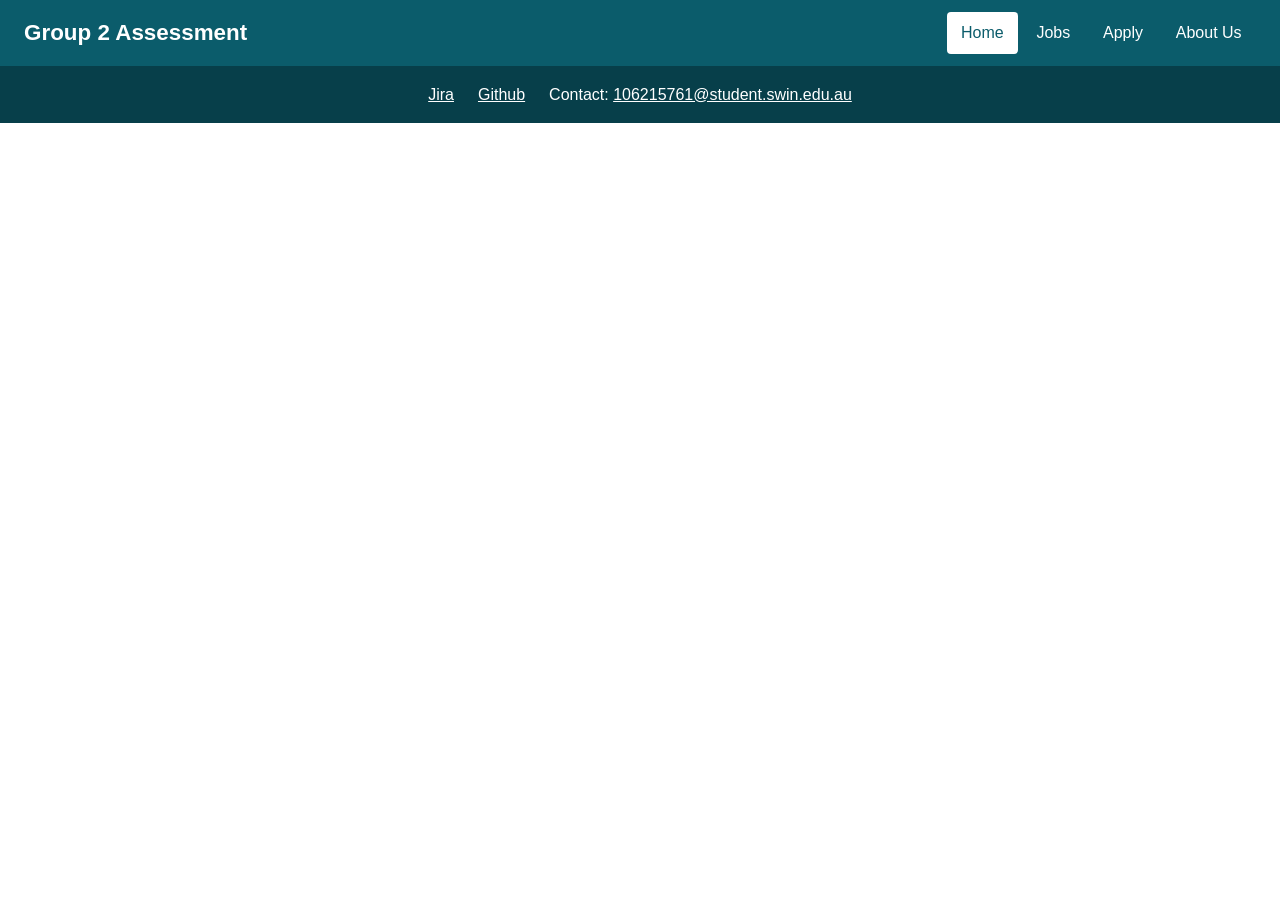
==== index.html @ 3e6a7d5a "header and footer for homepage" ====
<!DOCTYPE html>
<html lang="en">
<head>
    <meta charset="UTF-8">
    <meta name="viewport" content="width=device-width, initial-scale=1.0">
    <meta name="description" content="Join LearnLoop, an EdTech company building accessible and inclusive online learning tools. Explore careers for web developers and designers.">
    <meta name="keywords" content="LearnLoop, EdTech, education technology, careers, jobs, web developer, web designer, accessible learning, inclusive education, online learning, recruitment">
    <meta name="author" content="Tran Dang Le Quan">
    <title>LearnLoop | Careers in Accessible EdTech</title>
    <link rel="stylesheet" href="styles.css">
</head>
<body>
    <header class="site-header">
        <p class="brand"><a href="index.html">Group 2 Assessment</a></p>
        <nav>
            <ul>
                <li><a href="index.html" aria-current="page">Home</a></li>
                <li><a href="jobs.html" >Jobs</a></li>
                <li><a href="apply.html">Apply</a></li>
                <li><a href="about.html">About Us</a></li>
            </ul>
        </nav>

    </header>





    <footer class="site-footer" style="display: flex; flex-wrap: wrap; justify-content: center; align-items: center; gap: 1.5rem; text-align: center;">
        <p style="margin: 0;"><a href="https://cos10026-2026-w03.atlassian.net/jira/software/projects/CAWPP1/boards/2/backlog">Jira</a></p>
        <p style="margin: 0;"><a href="https://github.com/Minh1Tuan/Group-Assessment-Project">Github</a></p>
        <p style="margin: 0;">Contact: <a href="mailto:106215761@student.swin.edu.au">106215761@student.swin.edu.au</a></p>
    </footer>
</body>
</html>
---- styles.css ----
/*
  File:    styles.css
  Project: COS10026 Assessment 2 – Group 2 Assessment
  Order:   shared styles, jobs.html styles, responsive rules
*/

/* ===== SHARED: colours and base ===== */

/* Colour variables (all pass WCAG AA contrast) */
:root {
  --primary: #0B5C6B;
  --dark: #073F4A;
  --accent: #C77700;
}

/* Universal selector: width includes padding and border */
* {
  box-sizing: border-box;
}

body {
  margin: 0;
  font: 1rem/1.6 "Segoe UI", Arial, sans-serif;
  color: #1E1E1E;
  background-color: #FFFFFF;
}

/* Grouped selector: headings and links share the teal colour */
h1, h2, h3, h4, a {
  color: var(--primary);
}

/* Accessibility: visible outline for keyboard users */
a:focus-visible {
  outline: 3px solid var(--accent);
  outline-offset: 2px;
}

/* Skip link: hidden off-screen until focused */
.skip-link {
  position: absolute;
  left: -999px;
  padding: 0.5rem 1rem;
  background-color: var(--dark);
  color: #FFFFFF;
}

.skip-link:focus {
  left: 0;
}

/* ===== SHARED: header, menu and footer ===== */

.site-header {
  display: flex;
  flex-wrap: wrap;
  justify-content: space-between;
  align-items: center;
  padding: 0.75rem 1.5rem;
  background-color: var(--primary);
}

.brand {
  margin: 0;
  font-size: 1.4rem;
  font-weight: bold;
}

/* Descendant selector: white links in the header */
.site-header a {
  color: #FFFFFF;
  text-decoration: none;
}

/* Child selector: the list directly inside nav */
nav > ul {
  display: flex;
  flex-wrap: wrap;
  gap: 0.25rem;
  margin: 0;
  padding: 0;
  list-style: none;
}

nav a {
  display: block;
  padding: 0.5rem 0.9rem;
  border-radius: 4px;
}

nav a:hover {
  background-color: var(--dark);
}

/* Attribute selector: highlights the current page */
nav a[aria-current="page"] {
  background-color: #FFFFFF;
  color: var(--primary);
}

.site-footer {
  clear: both;
  padding: 1rem;
  background-color: var(--dark);
  color: #FFFFFF;
  text-align: center;
}

.site-footer a {
  color: #FFFFFF;
}

/* ===== JOBS PAGE (jobs.html) ===== */

/* ID selector: centre the page content */
#main.jobs-page {
  max-width: 1100px;
  margin: 0 auto;
  padding: 1rem 1.5rem 2rem;
}

/* Required: aside floated right, 25% width, margin, padding and border */
.jobs-aside {
  float: right;
  width: 25%;
  margin: 0 0 1.5rem 1.5rem;
  padding: 1rem;
  border: 2px solid var(--accent);
  border-radius: 8px;
  background-color: #FFF9EF;
}

/* Remove the gap above the first heading in each box */
.jobs-aside h2,
.job h2,
.inclusion h2 {
  margin-top: 0;
}

/* Job card: overflow stops it sliding under the floated aside */
.job {
  overflow: hidden;
  margin-bottom: 2rem;
  padding: 1.25rem 1.5rem;
  border-left: 6px solid var(--primary);
  background-color: #F2F7F8;
}

/* Job details as a two-column grid: label | value */
.job-meta {
  display: grid;
  grid-template-columns: max-content 1fr;
  gap: 0.25rem 1rem;
}

.job-meta dt {
  font-weight: bold;
}

.job-meta dd {
  margin: 0;
}

.job-detail h3 {
  border-bottom: 2px solid var(--accent);
}

/* Pseudo-class: stripe every second list item */
.job-detail ul li:nth-child(even) {
  background-color: #E4EFF1;
}

/* Pseudo-element: amber triangle before each h4 */
.job-detail h4::before {
  content: "\25B8 ";
  color: var(--accent);
}

/* Images shrink to fit small screens */
.jobs-banner img,
.job-image {
  max-width: 100%;
  height: auto;
  border-radius: 8px;
}

.jobs-banner {
  margin: 0 0 1.5rem;
}

.jobs-banner figcaption {
  font-size: 0.9rem;
  color: #4A4A4A;
}

.job-image {
  float: right;
  margin: 0 0 1rem 1rem;
}

/* Inclusive employment statement */
.inclusion {
  clear: both;
  padding: 1.25rem 1.5rem;
  border: 2px solid var(--primary);
  border-radius: 8px;
}

/* ===== RESPONSIVE ===== */

/* Tablets and phones: stop floating, stack the header */
@media screen and (max-width: 768px) {
  .jobs-aside,
  .job-image {
    float: none;
    width: auto;
    margin: 0 0 1.5rem;
  }

  .site-header {
    flex-direction: column;
    align-items: flex-start;
  }
}

/* Small phones: job details in one column */
@media screen and (max-width: 480px) {
  .job-meta {
    grid-template-columns: 1fr;
  }
}

/* Accessibility: respect the reduced-motion setting */
@media (prefers-reduced-motion: reduce) {
  * {
    transition: none !important;
    animation: none !important;
  }
}
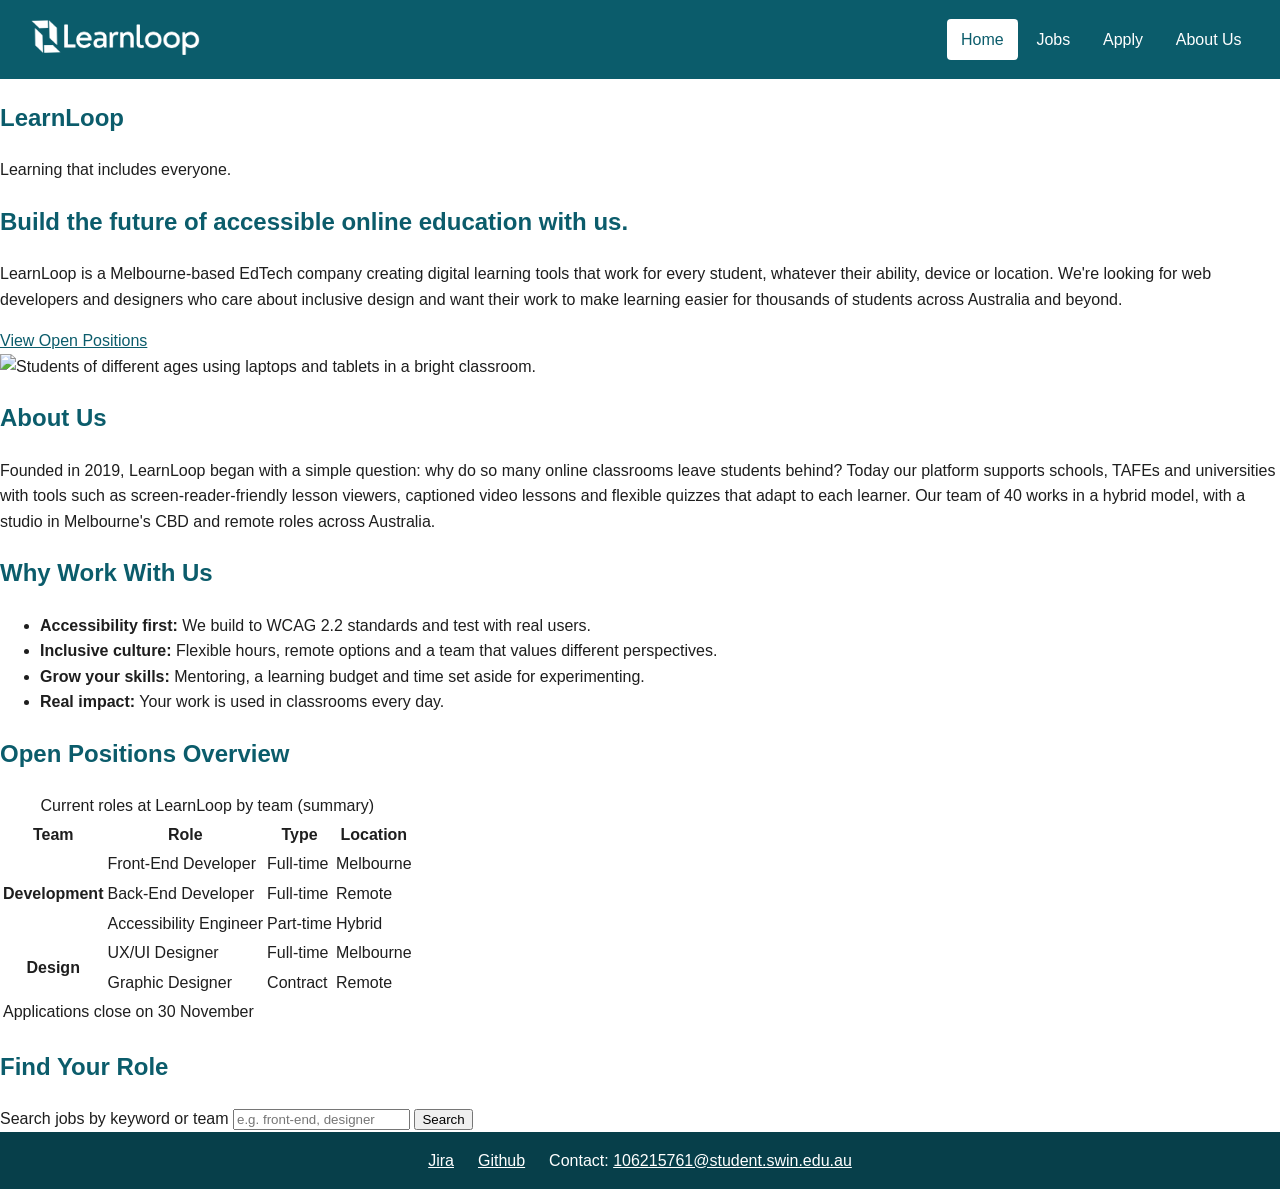
==== commit b5ad9009: "header, footer, content for homepage" ====
--- a/index.html
+++ b/index.html
@@ -8,10 +8,13 @@
     <meta name="author" content="Tran Dang Le Quan">
     <title>LearnLoop | Careers in Accessible EdTech</title>
     <link rel="stylesheet" href="styles.css">
+    <link rel="icon" href="images/favicon.jpg">
 </head>
 <body>
     <header class="site-header">
-        <p class="brand"><a href="index.html">Group 2 Assessment</a></p>
+        <p class="brand">
+            <img src="images/brandicon.png" alt="LearnLoop logo">
+        </p>
         <nav>
             <ul>
                 <li><a href="index.html" aria-current="page">Home</a></li>
@@ -23,9 +26,102 @@
 
     </header>
 
+    <main id="main-content">
 
+        <!-- Hero section -->
+        <section class="hero" id="hero">
+            <div class="hero-text">
+                <h1>LearnLoop</h1>
+                <p class="slogan">Learning that includes everyone.</p>
+                <h2>Build the future of accessible online education with us.</h2>
+                <p>
+                    LearnLoop is a Melbourne-based EdTech company creating digital learning tools that work for every student, whatever their ability, device or location. We're looking for web developers and designers who care about inclusive design and want their work to make learning easier for thousands of students across Australia and beyond.
+                </p>
+                <a class="button" href="jobs.html">View Open Positions</a>
+            </div>
+            <img class="hero-image" src="images/hero.jpg" alt="Students of different ages using laptops and tablets in a bright classroom.">
+        </section>
 
+        <!-- About us section -->
+        <section class="about" id="about">
+            <h2>About Us</h2>
+            <p>
+                Founded in 2019, LearnLoop began with a simple question: why do so many online classrooms leave students behind? Today our platform supports schools, TAFEs and universities with tools such as screen-reader-friendly lesson viewers, captioned video lessons and flexible quizzes that adapt to each learner. Our team of 40 works in a hybrid model, with a studio in Melbourne's CBD and remote roles across Australia.
+            </p>
+        </section>
 
+        <!-- Why work with us section -->
+        <section class="benefits" id="benefits">
+            <h2>Why Work With Us</h2>
+            <ul>
+                <li><strong>Accessibility first:</strong> We build to WCAG 2.2 standards and test with real users.</li>
+                <li><strong>Inclusive culture:</strong> Flexible hours, remote options and a team that values different perspectives.</li>
+                <li><strong>Grow your skills:</strong> Mentoring, a learning budget and time set aside for experimenting.</li>
+                <li><strong>Real impact:</strong> Your work is used in classrooms every day.</li>
+            </ul>
+        </section>
+
+        <!-- Table section (uses rowspan and colspan) -->
+        <section class="positions" id="positions">
+            <h2>Open Positions Overview</h2>
+            <table>
+                <caption>Current roles at LearnLoop by team (summary)</caption>
+                <thead>
+                    <tr>
+                        <th scope="col">Team</th>
+                        <th scope="col">Role</th>
+                        <th scope="col">Type</th>
+                        <th scope="col">Location</th>
+                    </tr>
+                </thead>
+                <tbody>
+                    <tr>
+                        <th scope="rowgroup" rowspan="3">Development</th>
+                        <td>Front-End Developer</td>
+                        <td>Full-time</td>
+                        <td>Melbourne</td>
+                    </tr>
+                    <tr>
+                        <td>Back-End Developer</td>
+                        <td>Full-time</td>
+                        <td>Remote</td>
+                    </tr>
+                    <tr>
+                        <td>Accessibility Engineer</td>
+                        <td>Part-time</td>
+                        <td>Hybrid</td>
+                    </tr>
+                    <tr>
+                        <th scope="rowgroup" rowspan="2">Design</th>
+                        <td>UX/UI Designer</td>
+                        <td>Full-time</td>
+                        <td>Melbourne</td>
+                    </tr>
+                    <tr>
+                        <td>Graphic Designer</td>
+                        <td>Contract</td>
+                        <td>Remote</td>
+                    </tr>
+                </tbody>
+                <tfoot>
+                    <tr>
+                        <td colspan="4">Applications close on 30 November</td>
+                    </tr>
+                </tfoot>
+            </table>
+        </section>
+
+        <!-- Search section -->
+        <section class="search" id="search">
+            <h2>Find Your Role</h2>
+            <form action="jobs.html" method="get">
+                <label for="job-search">Search jobs by keyword or team</label>
+                <input type="search" id="job-search" name="q" placeholder="e.g. front-end, designer">
+                <button type="submit">Search</button>
+            </form>
+        </section>
+
+    </main>
 
     <footer class="site-footer" style="display: flex; flex-wrap: wrap; justify-content: center; align-items: center; gap: 1.5rem; text-align: center;">
         <p style="margin: 0;"><a href="https://cos10026-2026-w03.atlassian.net/jira/software/projects/CAWPP1/boards/2/backlog">Jira</a></p>
--- a/styles.css
+++ b/styles.css
@@ -237,3 +237,10 @@
     animation: none !important;
   }
 }
+
+.brand img {
+  height: 55px;
+  width: auto;
+  object-fit: contain;
+  display: block;
+}
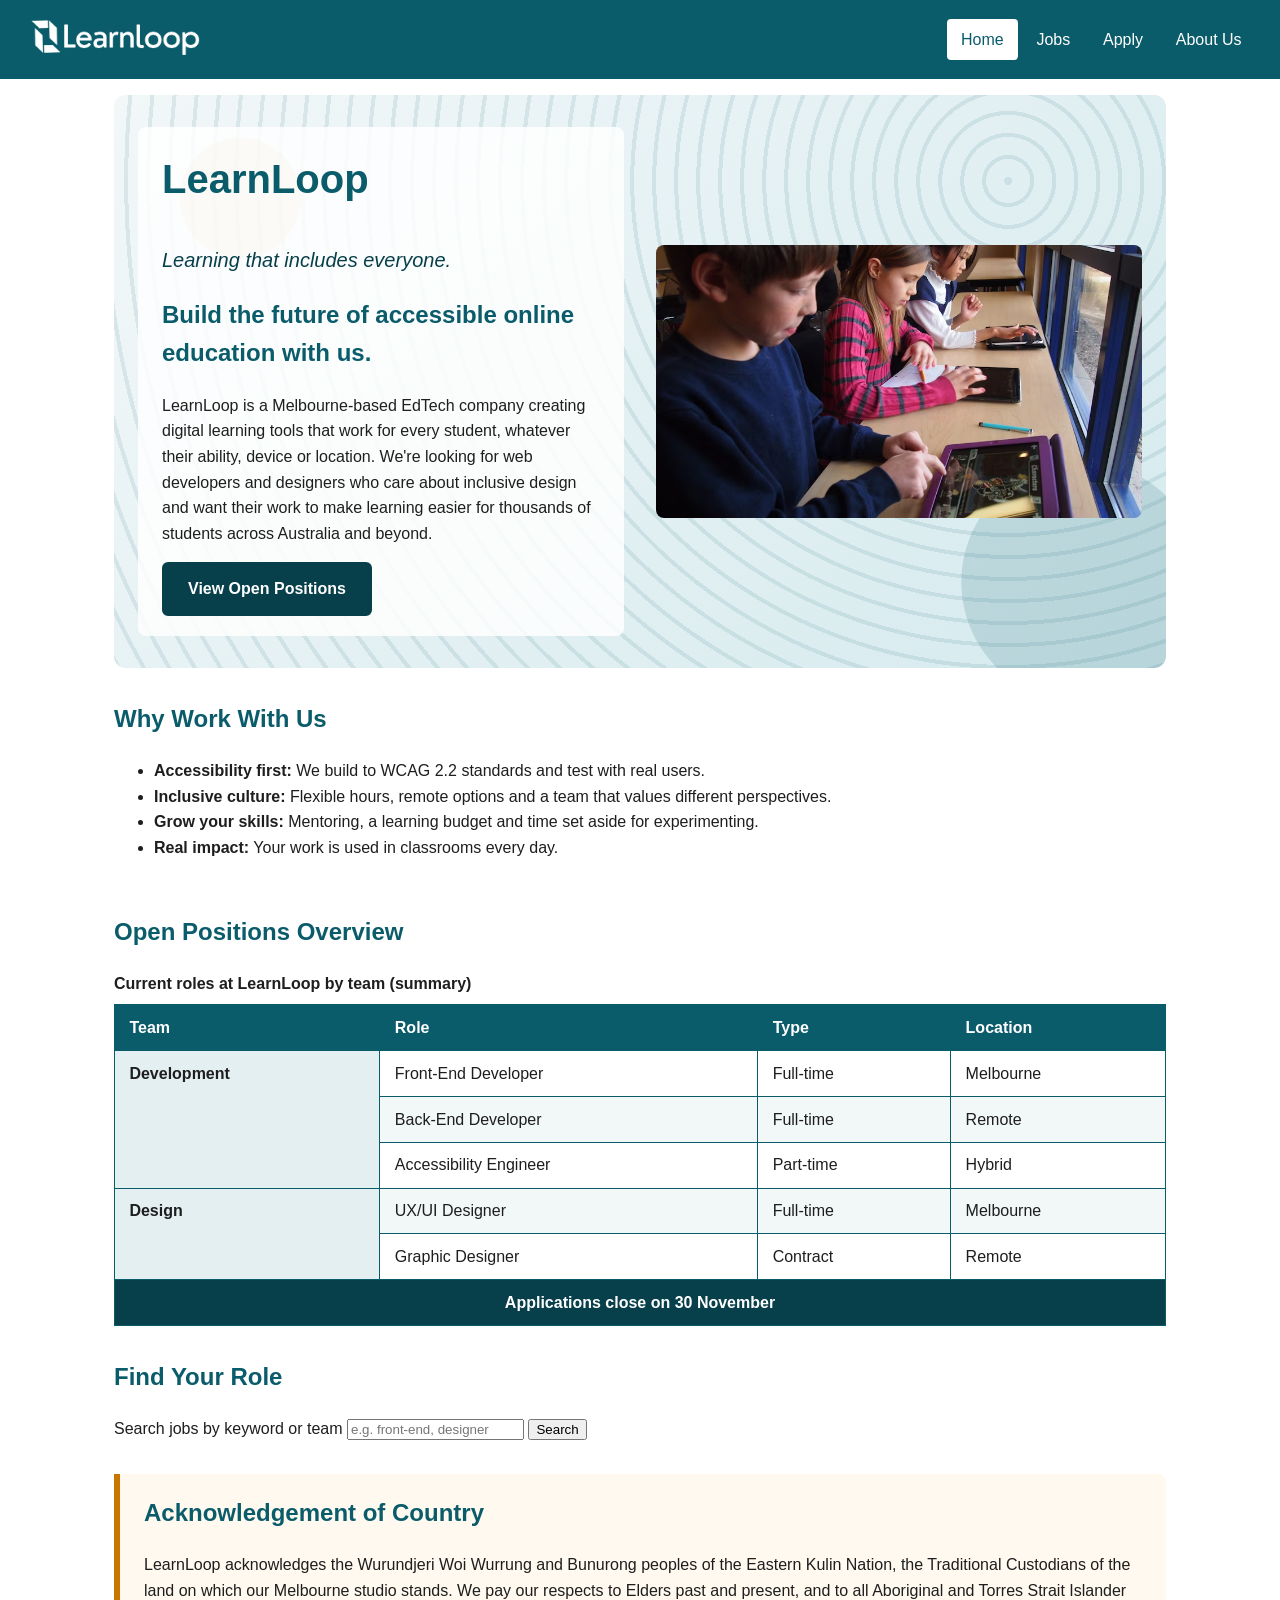
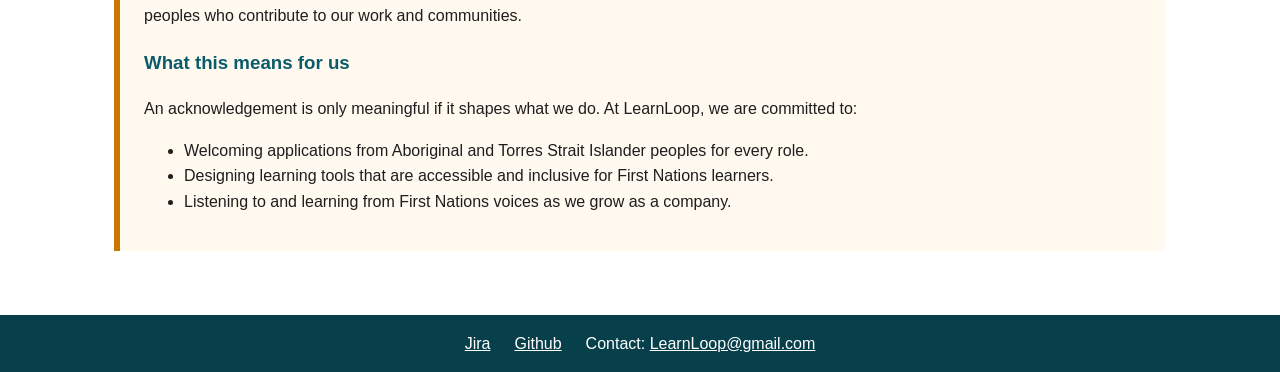
==== commit 0d4e6d5e: "Adding background image and applied styling for homepage" ====
--- a/index.html
+++ b/index.html
@@ -1,4 +1,15 @@
 <!DOCTYPE html>
+<!--
+  File:        index.html
+  Project:     COS10026 Assessment 2 – Applied Web Project Part 1
+  Company:     Group 2 Assessment (G04 – Educational Technology)
+  Author:      Tran Dang Le Quan (106215761)
+  Description: Homepage introducing LearnLoop, with company logo, name, slogan,
+               description, hero image, open positions table and job search box.
+  Acknowledgements:
+    - Page structure and content drafted with help from Claude Sonnet 5.5 (Anthropic GenAI), then reviewed and edited by the author.
+    - Company details (LearnLoop, Melbourne studio, open positions) are fictional and created for this assignment.
+-->
 <html lang="en">
 <head>
     <meta charset="UTF-8">
@@ -6,14 +17,21 @@
     <meta name="description" content="Join LearnLoop, an EdTech company building accessible and inclusive online learning tools. Explore careers for web developers and designers.">
     <meta name="keywords" content="LearnLoop, EdTech, education technology, careers, jobs, web developer, web designer, accessible learning, inclusive education, online learning, recruitment">
     <meta name="author" content="Tran Dang Le Quan">
-    <title>LearnLoop | Careers in Accessible EdTech</title>
+    <title>LearnLoop</title>
     <link rel="stylesheet" href="styles.css">
+    <link rel="stylesheet" href="index.css">
     <link rel="icon" href="images/favicon.jpg">
+
+    <style>
+        /* Embedded CSS: homepage-only heading size */
+        .hero h1 { font-size: 2.5rem; margin-top: 0; }
+    </style>
 </head>
 <body>
+    <a class="skip-link" href="#main-content">Skip to main content</a>
     <header class="site-header">
         <p class="brand">
-            <img src="images/brandicon.png" alt="LearnLoop logo">
+            <img src="images/brandicon.png" alt="LearnLoop logo" >
         </p>
         <nav>
             <ul>
@@ -23,7 +41,6 @@
                 <li><a href="about.html">About Us</a></li>
             </ul>
         </nav>
-
     </header>
 
     <main id="main-content">
@@ -39,16 +56,9 @@
                 </p>
                 <a class="button" href="jobs.html">View Open Positions</a>
             </div>
-            <img class="hero-image" src="images/hero.jpg" alt="Students of different ages using laptops and tablets in a bright classroom.">
+            <img class="hero-image" src="images/background_kids.png" alt="Students of different ages using laptops and tablets in a bright classroom.">
         </section>
 
-        <!-- About us section -->
-        <section class="about" id="about">
-            <h2>About Us</h2>
-            <p>
-                Founded in 2019, LearnLoop began with a simple question: why do so many online classrooms leave students behind? Today our platform supports schools, TAFEs and universities with tools such as screen-reader-friendly lesson viewers, captioned video lessons and flexible quizzes that adapt to each learner. Our team of 40 works in a hybrid model, with a studio in Melbourne's CBD and remote roles across Australia.
-            </p>
-        </section>
 
         <!-- Why work with us section -->
         <section class="benefits" id="benefits">
@@ -121,12 +131,28 @@
             </form>
         </section>
 
+        <!-- Acknowledgement of Country -->
+        <section class="acknowledgement" id="acknowledgement" aria-labelledby="ack-heading">
+            <h2 id="ack-heading">Acknowledgement of Country</h2>
+            <p>
+                LearnLoop acknowledges the Wurundjeri Woi Wurrung and Bunurong peoples of the Eastern Kulin Nation, the Traditional Custodians of the land on which our Melbourne studio stands. We pay our respects to Elders past and present, and to all Aboriginal and Torres Strait Islander peoples who contribute to our work and communities.
+            </p>
+            <h3>What this means for us</h3>
+            <p>
+                An acknowledgement is only meaningful if it shapes what we do. At LearnLoop, we are committed to:
+            </p>
+            <ul>
+                <li>Welcoming applications from Aboriginal and Torres Strait Islander peoples for every role.</li>
+                <li>Designing learning tools that are accessible and inclusive for First Nations learners.</li>
+                <li>Listening to and learning from First Nations voices as we grow as a company.</li>
+            </ul>
+        </section>
     </main>
 
     <footer class="site-footer" style="display: flex; flex-wrap: wrap; justify-content: center; align-items: center; gap: 1.5rem; text-align: center;">
         <p style="margin: 0;"><a href="https://cos10026-2026-w03.atlassian.net/jira/software/projects/CAWPP1/boards/2/backlog">Jira</a></p>
         <p style="margin: 0;"><a href="https://github.com/Minh1Tuan/Group-Assessment-Project">Github</a></p>
-        <p style="margin: 0;">Contact: <a href="mailto:106215761@student.swin.edu.au">106215761@student.swin.edu.au</a></p>
+        <p style="margin: 0;">Contact: <a href="mailto:LearnLoop@gmail.com">LearnLoop@gmail.com</a></p>
     </footer>
 </body>
 </html>
--- a/index.css
+++ b/index.css
@@ -0,0 +1,140 @@
+/* index.css - homepage styles (load after styles.css) */
+
+/* Page container */
+#main-content {
+    max-width: 1100px;
+    margin: 0 auto;
+    padding: 1rem 1.5rem 2rem;
+  }
+  
+  #main-content > section {
+    margin-bottom: 2rem;
+  }
+  
+  /* Hero with CSS-only background graphic */
+  .hero {
+    display: flex;
+    flex-wrap: wrap;
+    align-items: center;
+    gap: 2rem;
+    padding: 2rem 1.5rem;
+    border-radius: 12px;
+    background-color: #E8F3F5;
+    background-image:
+      radial-gradient(circle at 12% 18%, rgba(199, 119, 0, 0.18) 0 60px, transparent 61px),
+      radial-gradient(circle at 92% 85%, rgba(11, 92, 107, 0.15) 0 120px, transparent 121px),
+      repeating-radial-gradient(circle at 85% 15%, rgba(11, 92, 107, 0.10) 0 4px, transparent 4px 22px),
+      linear-gradient(135deg, #F2F7F8 0%, #D5EAEE 100%);
+  }
+  
+  /* Hero text panel */
+  .hero-text {
+    flex: 1 1 320px;
+    padding: 1.25rem 1.5rem;
+    border-radius: 8px;
+    background-color: rgba(255, 255, 255, 0.85);
+  }
+  
+  /* Slogan */
+  .slogan {
+    margin: 0 0 1rem;
+    font-size: 1.25rem;
+    font-style: italic;
+    color: var(--dark);
+  }
+  
+  /* Hero image */
+  .hero-image {
+    flex: 1 1 320px;
+    min-width: 0;
+    max-width: 100%;
+    height: auto;
+    border-radius: 8px;
+  }
+  
+  /* Button link */
+  .button {
+    display: inline-block;
+    padding: 0.75rem 1.5rem;
+    border: 2px solid var(--dark);
+    border-radius: 6px;
+    background-color: var(--dark);
+    color: #FFFFFF;
+    font-weight: bold;
+    text-decoration: none;
+  }
+  
+  .button:hover,
+  .button:focus-visible {
+    background-color: #FFFFFF;
+    color: var(--dark);
+  }
+  
+  /* Acknowledgement of Country */
+  .acknowledgement {
+    padding: 1.25rem 1.5rem;
+    border-left: 6px solid var(--accent);
+    border-radius: 0 8px 8px 0;
+    background-color: #FFF9EF;
+  }
+  
+  .acknowledgement h2 {
+    margin-top: 0;
+  }
+  
+  /* Table wrapper (scrolls on small screens) */
+  .positions {
+    overflow-x: auto;
+  }
+  
+  /* Table */
+  table {
+    width: 100%;
+    border-collapse: collapse;
+  }
+  
+  caption {
+    padding-bottom: 0.5rem;
+    text-align: left;
+    font-weight: bold;
+  }
+  
+  /* Table cells and borders */
+  th, td {
+    padding: 0.6rem 0.9rem;
+    border: 1px solid var(--primary);
+    text-align: left;
+  }
+  
+  /* Table header row */
+  thead th {
+    background-color: var(--primary);
+    color: #FFFFFF;
+  }
+  
+  /* Merged team cells (rowspan) */
+  tbody th[scope="rowgroup"] {
+    background-color: #E4EFF1;
+    vertical-align: top;
+  }
+  
+  /* Striped rows */
+  tbody tr:nth-child(even) td {
+    background-color: #F2F7F8;
+  }
+  
+  /* Merged footer cell (colspan) */
+  tfoot td {
+    background-color: var(--dark);
+    color: #FFFFFF;
+    text-align: center;
+    font-weight: bold;
+  }
+  
+  /* Small phones */
+  @media screen and (max-width: 480px) {
+    th, td {
+      padding: 0.4rem 0.5rem;
+      font-size: 0.9rem;
+    }
+  }
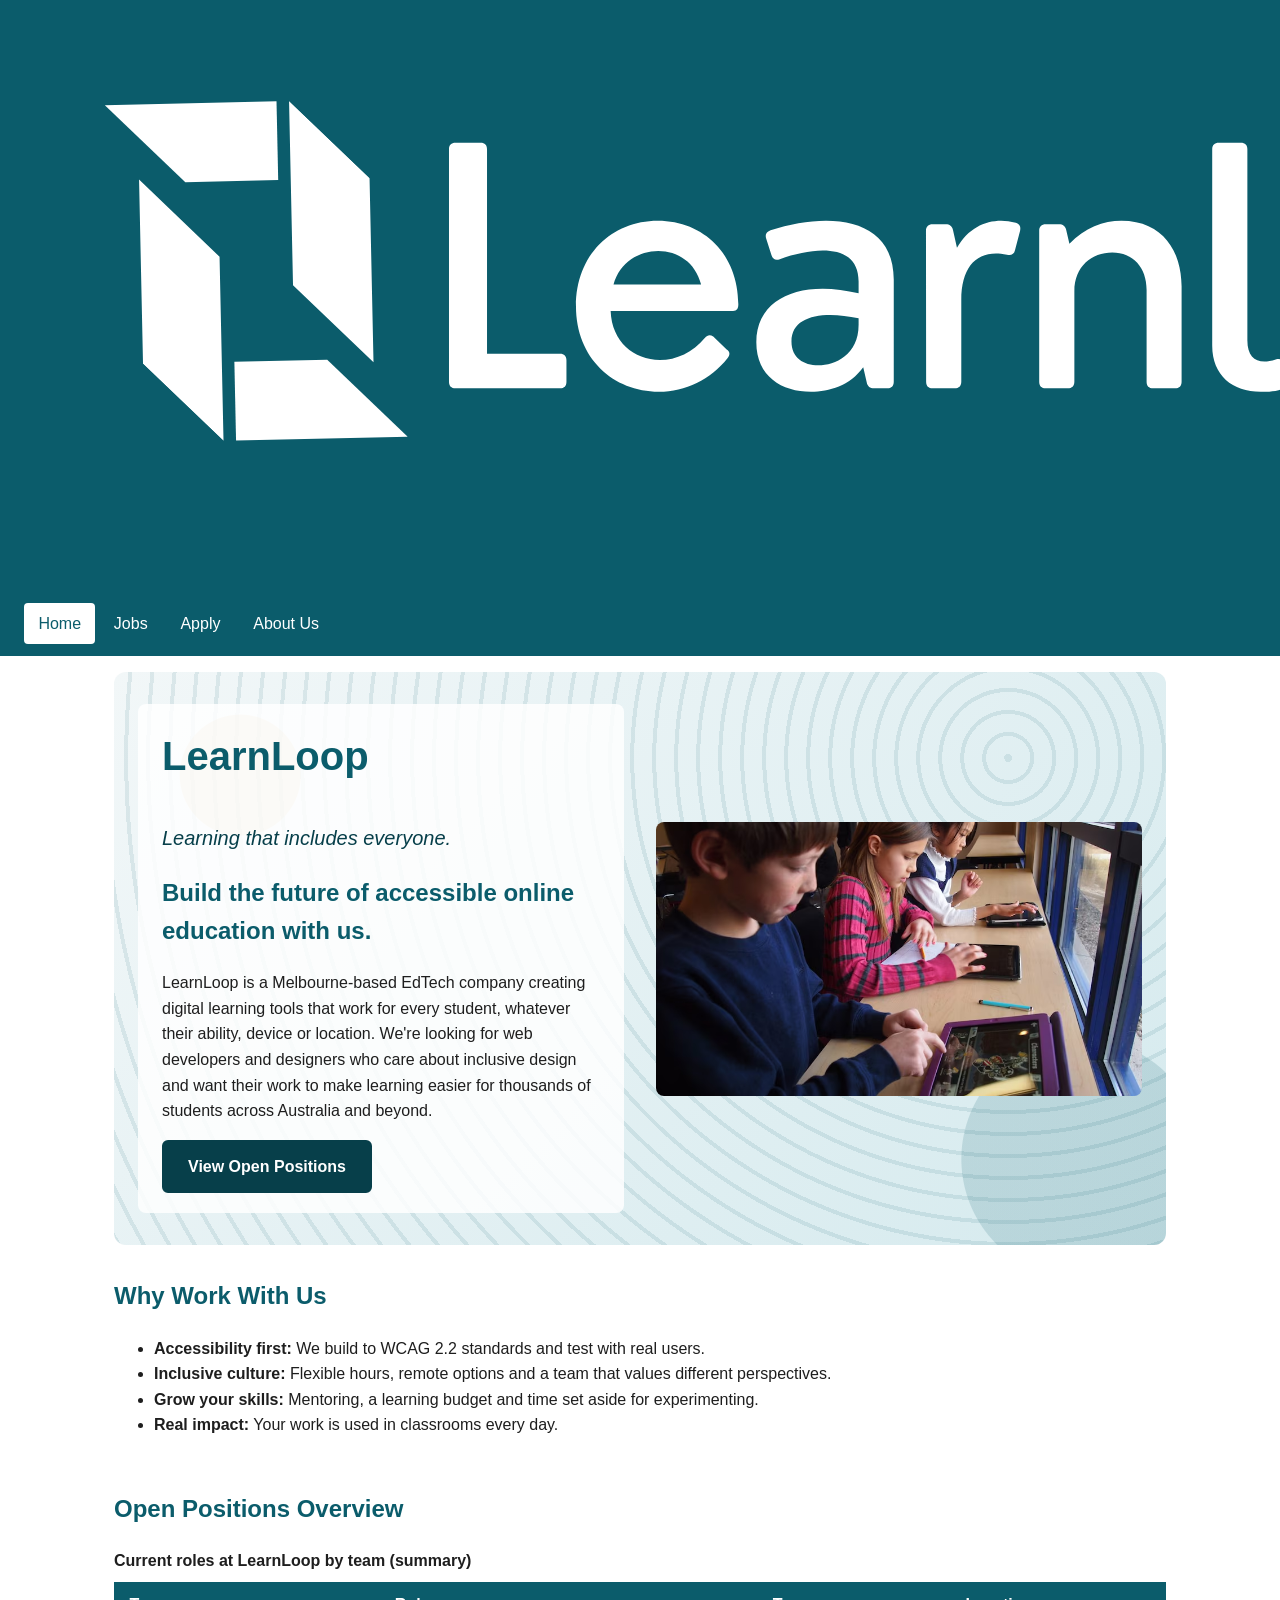
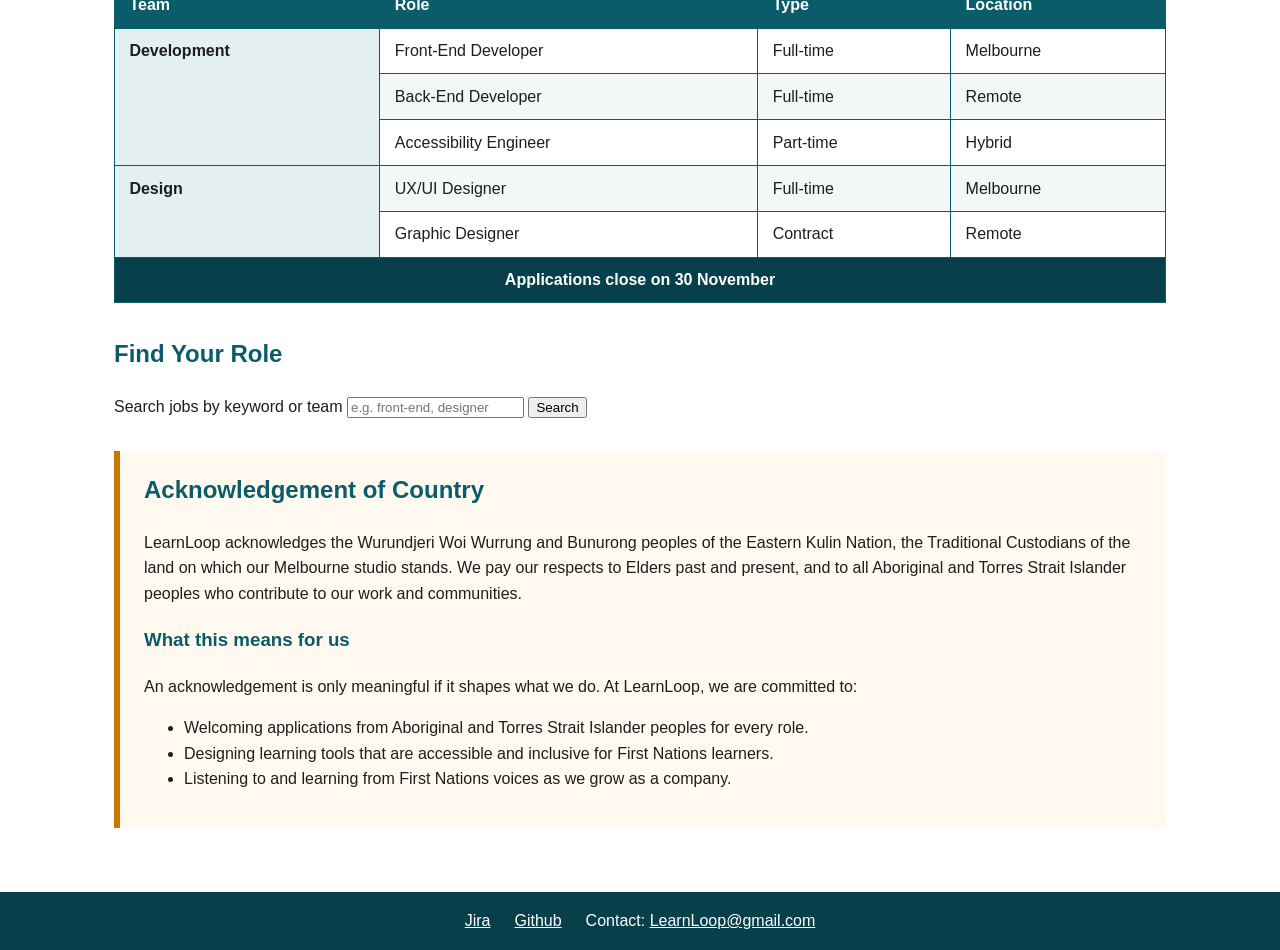
==== commit 1c343d22: "fixing comments" ====
--- a/index.html
+++ b/index.html
@@ -71,7 +71,7 @@
             </ul>
         </section>
 
-        <!-- Table section (uses rowspan and colspan) -->
+        <!-- Table section -->
         <section class="positions" id="positions">
             <h2>Open Positions Overview</h2>
             <table>
@@ -121,7 +121,7 @@
             </table>
         </section>
 
-        <!-- Search section -->
+        <!-- Search bar -->
         <section class="search" id="search">
             <h2>Find Your Role</h2>
             <form action="jobs.html" method="get">
--- a/styles.css
+++ b/styles.css
@@ -238,9 +238,133 @@
   }
 }
 
-.brand img {
-  height: 55px;
-  width: auto;
-  object-fit: contain;
-  display: block;
-}
+
+
+/* nhan css apply */
+
+.form-container {
+
+    max-width: 650px;
+    margin: 40px auto;
+    padding: 30px;
+    
+    box-shadow: 0 4px 12px #0369a1 ;
+    border-radius: 8px;
+   
+    
+}
+
+.form-container h1{
+  font-size: 26px;
+    color: #0369a1;            
+    padding-bottom: 12px;      
+    margin-bottom: 20px;       
+    border-bottom: 3px solid #0369a1; 
+    text-align: center;
+}
+
+.intro {
+  text-align: center;
+  font-weight: bold;
+  background-color: #dba655;
+  border: 1px solid #e8decb;
+  border-radius: 8px;
+}
+
+.form {
+    display:grid;
+    grid-template-columns: 1fr;
+
+    margin-bottom: 20px;
+
+
+}
+
+.skills {
+  display: grid;
+  grid-template-columns: 1fr;
+  column-gap: 10px;
+}
+
+
+
+
+.form input{
+    padding: 10px 12px;
+    border: 1px solid #ccc;
+    border-radius: 6px;
+    font-size: 15px;
+    outline: none;
+}
+
+
+.form:focus-within {      
+    box-shadow: 0 4px 12px rgba(0, 102, 204, 0.1);
+}
+
+
+
+.form > label{
+     display: inline-block;
+    justify-self: start;       
+    
+    background-color: #0369a1 ;  
+    color: white;             
+    font-size: 13px;
+    font-weight: 700;
+    
+    padding: 6px 12px;          
+    border: 1px solid #bae6fd;  
+    border-radius: 6px;         
+    
+    letter-spacing: 0.3px;
+    
+}
+
+.form legend {
+  display: inline-block;
+    justify-self: start;        
+    
+    background-color: #0369a1;  
+    color: white;             
+    font-size: 13px;
+    font-weight: 700;
+    
+    padding: 6px 12px;          
+    border: 1px solid #bae6fd;  
+    border-radius: 6px;         
+    
+    letter-spacing: 0.3px;
+}
+
+.formrow {
+    display: grid;
+    grid-template-columns: 1fr 1fr; 
+    gap: 16px;                     
+    margin-bottom: 20px;   
+    
+    background-color: white;  
+    border: 2px solid black;  
+    border-radius: 12px;
+    padding: 20px 16px;
+    margin-bottom: 24px;
+    box-shadow: 0 4px 8px rgba(0, 0, 0, 0.03);        
+}
+
+.formrow .form {
+    margin-bottom: 0; 
+}
+
+.form-submit button[type="submit"] {
+    background-color: #dba655;  
+    color: white;             
+    font-size: 15px;
+    font-weight: 700;
+    padding: 12px 24px;         
+    border: none;               
+    border-radius: 8px;         
+    cursor: pointer;            
+    transition: all 0.2s ease;  
+    box-shadow: 0 4px 6px rgba(217, 119, 6, 0.2); 
+}
+
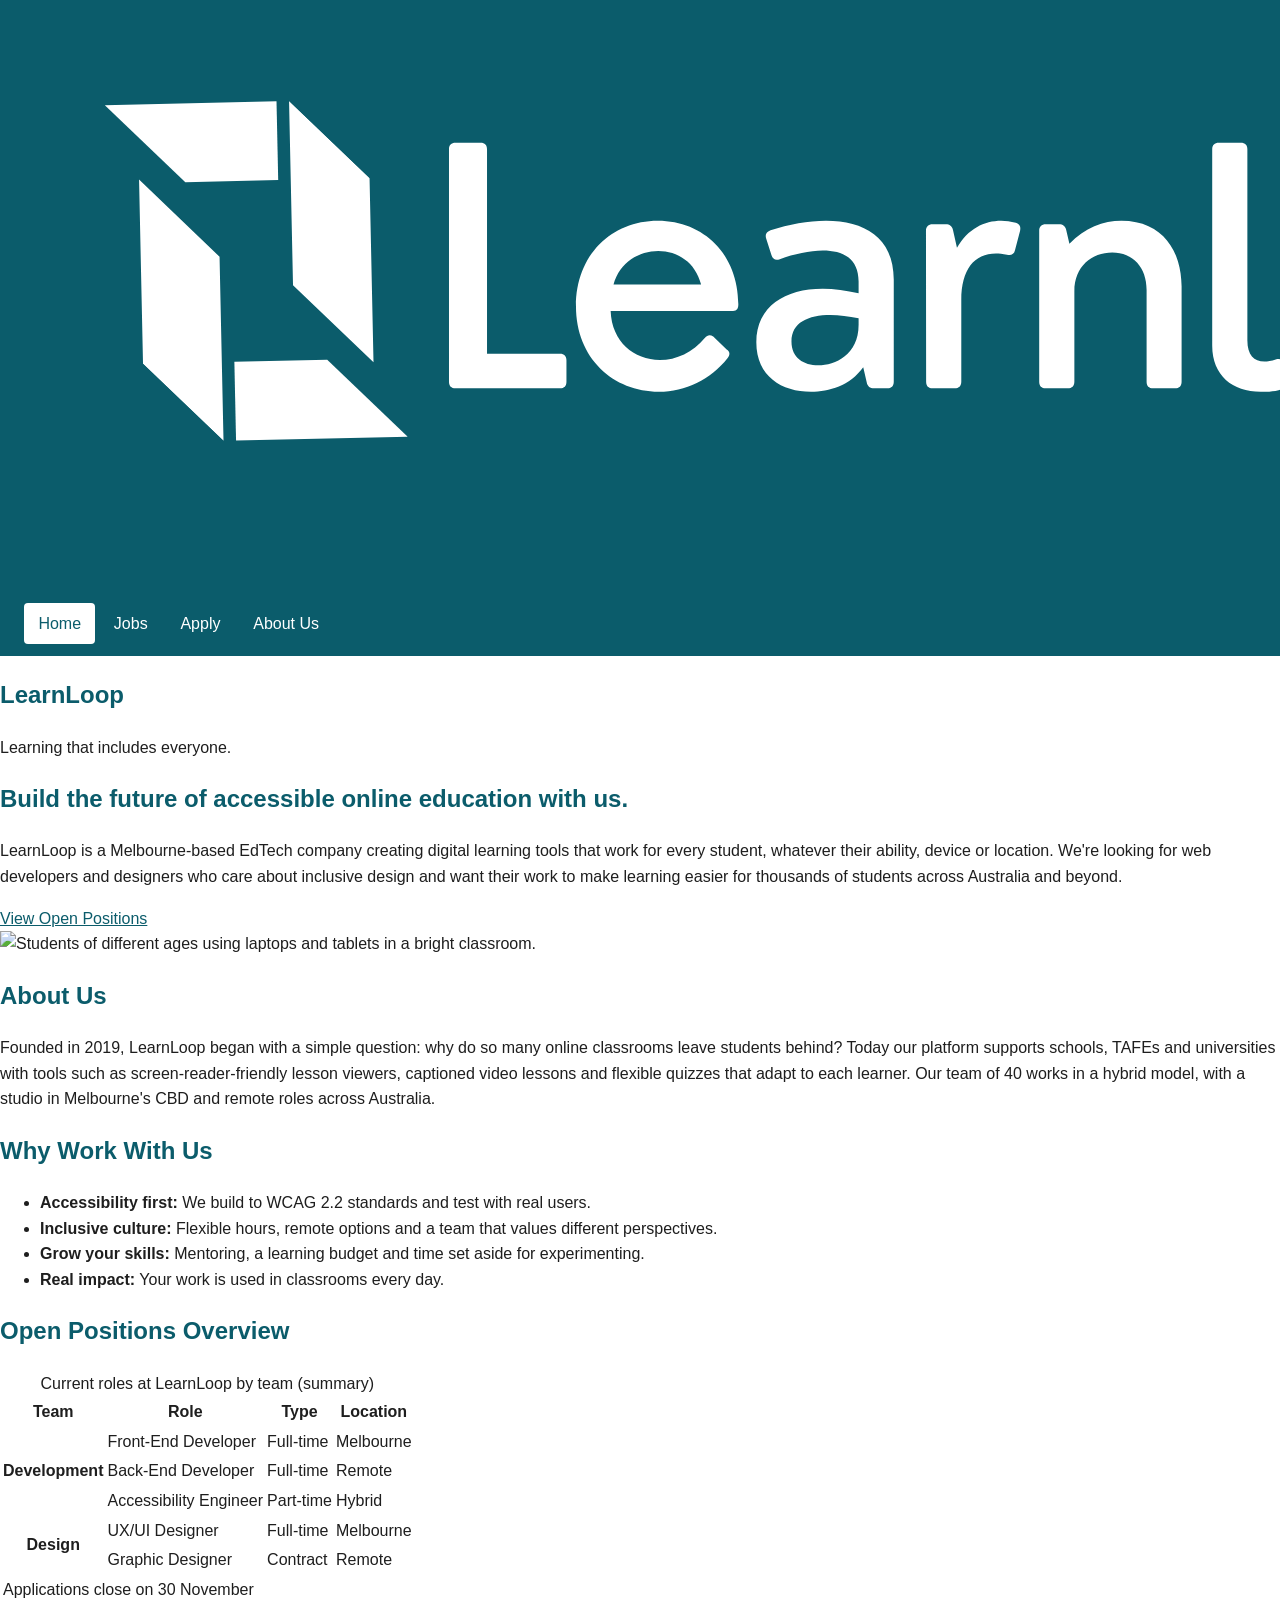
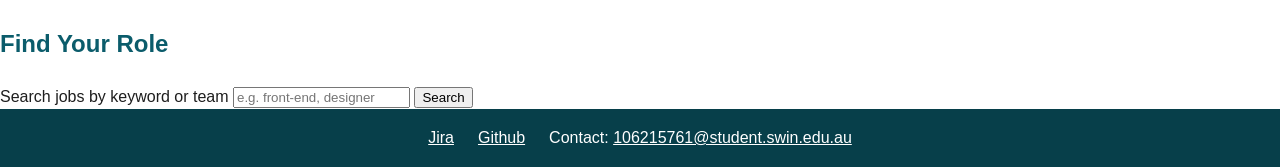
==== commit e32e1703: "Merge branch 'main' into nhan" ====
--- a/index.html
+++ b/index.html
@@ -1,15 +1,4 @@
 <!DOCTYPE html>
-<!--
-  File:        index.html
-  Project:     COS10026 Assessment 2 – Applied Web Project Part 1
-  Company:     Group 2 Assessment (G04 – Educational Technology)
-  Author:      Tran Dang Le Quan (106215761)
-  Description: Homepage introducing LearnLoop, with company logo, name, slogan,
-               description, hero image, open positions table and job search box.
-  Acknowledgements:
-    - Page structure and content drafted with help from Claude Sonnet 5.5 (Anthropic GenAI), then reviewed and edited by the author.
-    - Company details (LearnLoop, Melbourne studio, open positions) are fictional and created for this assignment.
--->
 <html lang="en">
 <head>
     <meta charset="UTF-8">
@@ -17,21 +6,14 @@
     <meta name="description" content="Join LearnLoop, an EdTech company building accessible and inclusive online learning tools. Explore careers for web developers and designers.">
     <meta name="keywords" content="LearnLoop, EdTech, education technology, careers, jobs, web developer, web designer, accessible learning, inclusive education, online learning, recruitment">
     <meta name="author" content="Tran Dang Le Quan">
-    <title>LearnLoop</title>
+    <title>LearnLoop | Careers in Accessible EdTech</title>
     <link rel="stylesheet" href="styles.css">
-    <link rel="stylesheet" href="index.css">
     <link rel="icon" href="images/favicon.jpg">
-
-    <style>
-        /* Embedded CSS: homepage-only heading size */
-        .hero h1 { font-size: 2.5rem; margin-top: 0; }
-    </style>
 </head>
 <body>
-    <a class="skip-link" href="#main-content">Skip to main content</a>
     <header class="site-header">
         <p class="brand">
-            <img src="images/brandicon.png" alt="LearnLoop logo" >
+            <img src="images/brandicon.png" alt="LearnLoop logo">
         </p>
         <nav>
             <ul>
@@ -41,6 +23,7 @@
                 <li><a href="about.html">About Us</a></li>
             </ul>
         </nav>
+
     </header>
 
     <main id="main-content">
@@ -56,9 +39,16 @@
                 </p>
                 <a class="button" href="jobs.html">View Open Positions</a>
             </div>
-            <img class="hero-image" src="images/background_kids.png" alt="Students of different ages using laptops and tablets in a bright classroom.">
+            <img class="hero-image" src="images/hero.jpg" alt="Students of different ages using laptops and tablets in a bright classroom.">
         </section>
 
+        <!-- About us section -->
+        <section class="about" id="about">
+            <h2>About Us</h2>
+            <p>
+                Founded in 2019, LearnLoop began with a simple question: why do so many online classrooms leave students behind? Today our platform supports schools, TAFEs and universities with tools such as screen-reader-friendly lesson viewers, captioned video lessons and flexible quizzes that adapt to each learner. Our team of 40 works in a hybrid model, with a studio in Melbourne's CBD and remote roles across Australia.
+            </p>
+        </section>
 
         <!-- Why work with us section -->
         <section class="benefits" id="benefits">
@@ -71,7 +61,7 @@
             </ul>
         </section>
 
-        <!-- Table section -->
+        <!-- Table section (uses rowspan and colspan) -->
         <section class="positions" id="positions">
             <h2>Open Positions Overview</h2>
             <table>
@@ -121,7 +111,7 @@
             </table>
         </section>
 
-        <!-- Search bar -->
+        <!-- Search section -->
         <section class="search" id="search">
             <h2>Find Your Role</h2>
             <form action="jobs.html" method="get">
@@ -131,28 +121,12 @@
             </form>
         </section>
 
-        <!-- Acknowledgement of Country -->
-        <section class="acknowledgement" id="acknowledgement" aria-labelledby="ack-heading">
-            <h2 id="ack-heading">Acknowledgement of Country</h2>
-            <p>
-                LearnLoop acknowledges the Wurundjeri Woi Wurrung and Bunurong peoples of the Eastern Kulin Nation, the Traditional Custodians of the land on which our Melbourne studio stands. We pay our respects to Elders past and present, and to all Aboriginal and Torres Strait Islander peoples who contribute to our work and communities.
-            </p>
-            <h3>What this means for us</h3>
-            <p>
-                An acknowledgement is only meaningful if it shapes what we do. At LearnLoop, we are committed to:
-            </p>
-            <ul>
-                <li>Welcoming applications from Aboriginal and Torres Strait Islander peoples for every role.</li>
-                <li>Designing learning tools that are accessible and inclusive for First Nations learners.</li>
-                <li>Listening to and learning from First Nations voices as we grow as a company.</li>
-            </ul>
-        </section>
     </main>
 
     <footer class="site-footer" style="display: flex; flex-wrap: wrap; justify-content: center; align-items: center; gap: 1.5rem; text-align: center;">
         <p style="margin: 0;"><a href="https://cos10026-2026-w03.atlassian.net/jira/software/projects/CAWPP1/boards/2/backlog">Jira</a></p>
         <p style="margin: 0;"><a href="https://github.com/Minh1Tuan/Group-Assessment-Project">Github</a></p>
-        <p style="margin: 0;">Contact: <a href="mailto:LearnLoop@gmail.com">LearnLoop@gmail.com</a></p>
+        <p style="margin: 0;">Contact: <a href="mailto:106215761@student.swin.edu.au">106215761@student.swin.edu.au</a></p>
     </footer>
 </body>
 </html>
--- a/styles.css
+++ b/styles.css
@@ -238,7 +238,7 @@
   }
 }
 
-
+0
 
 /* nhan css apply */
 
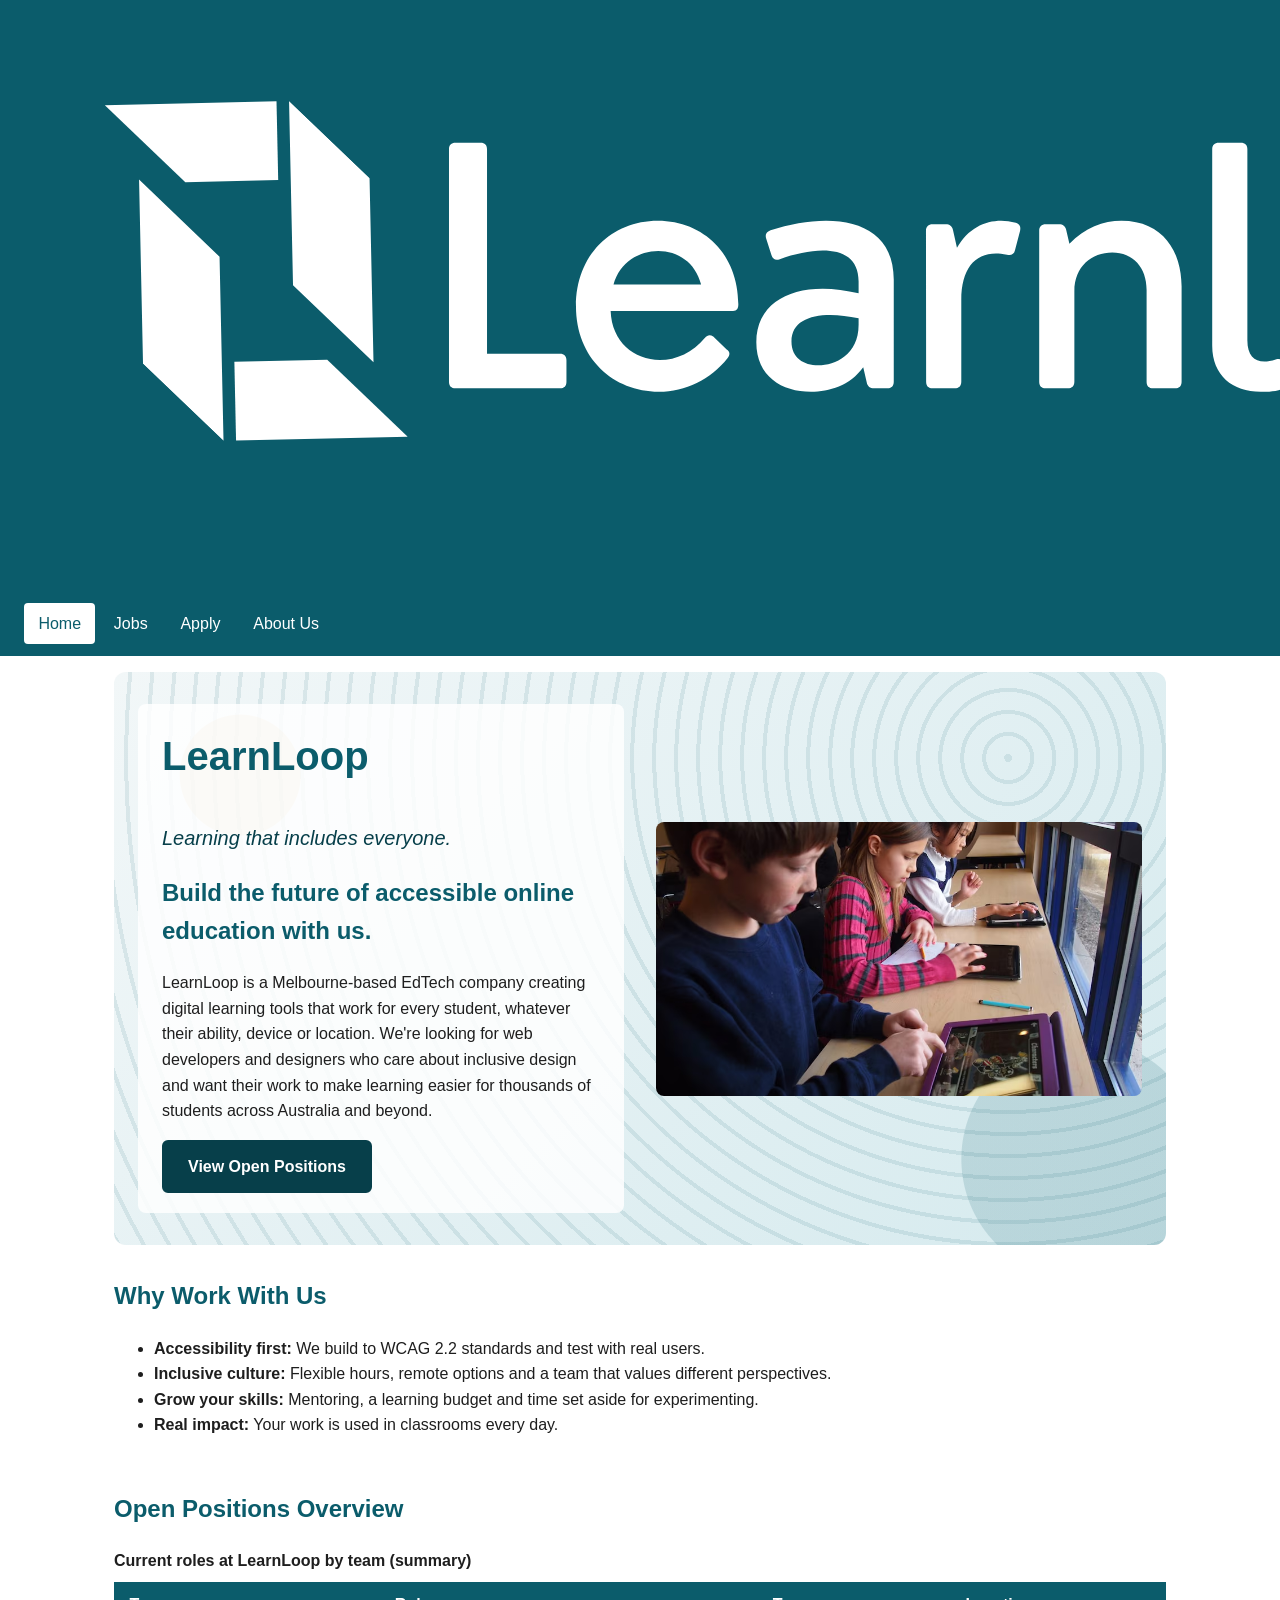
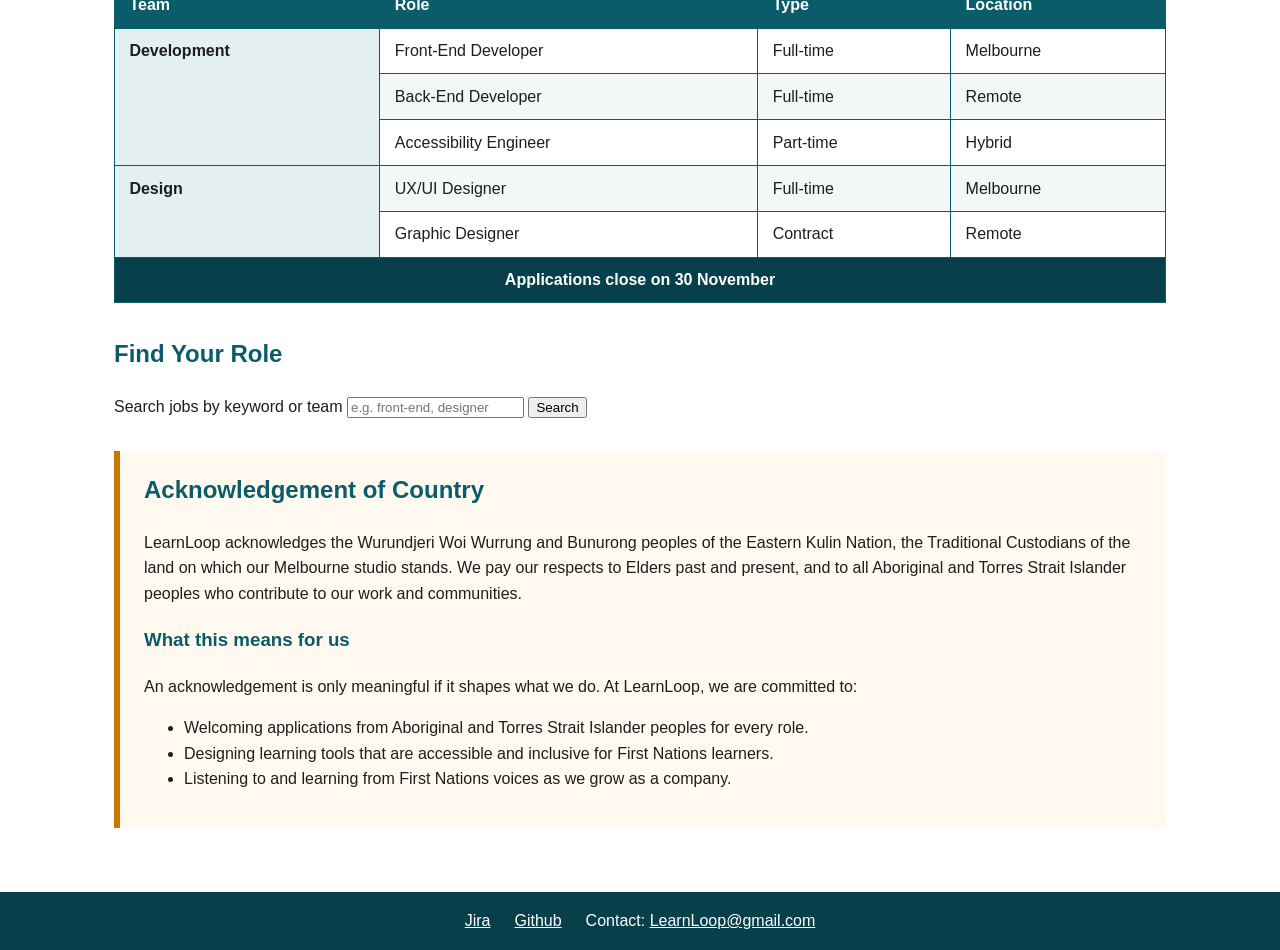
==== commit 7483b68a: "Merge pull request #2 from Minh1Tuan/Quan Quan" ====
--- a/index.html
+++ b/index.html
@@ -1,4 +1,15 @@
 <!DOCTYPE html>
+<!--
+  File:        index.html
+  Project:     COS10026 Assessment 2 – Applied Web Project Part 1
+  Company:     Group 2 Assessment (G04 – Educational Technology)
+  Author:      Tran Dang Le Quan (106215761)
+  Description: Homepage introducing LearnLoop, with company logo, name, slogan,
+               description, hero image, open positions table and job search box.
+  Acknowledgements:
+    - Page structure and content drafted with help from Claude Sonnet 5.5 (Anthropic GenAI), then reviewed and edited by the author.
+    - Company details (LearnLoop, Melbourne studio, open positions) are fictional and created for this assignment.
+-->
 <html lang="en">
 <head>
     <meta charset="UTF-8">
@@ -6,14 +17,21 @@
     <meta name="description" content="Join LearnLoop, an EdTech company building accessible and inclusive online learning tools. Explore careers for web developers and designers.">
     <meta name="keywords" content="LearnLoop, EdTech, education technology, careers, jobs, web developer, web designer, accessible learning, inclusive education, online learning, recruitment">
     <meta name="author" content="Tran Dang Le Quan">
-    <title>LearnLoop | Careers in Accessible EdTech</title>
+    <title>LearnLoop</title>
     <link rel="stylesheet" href="styles.css">
+    <link rel="stylesheet" href="index.css">
     <link rel="icon" href="images/favicon.jpg">
+
+    <style>
+        /* Embedded CSS: homepage-only heading size */
+        .hero h1 { font-size: 2.5rem; margin-top: 0; }
+    </style>
 </head>
 <body>
+    <a class="skip-link" href="#main-content">Skip to main content</a>
     <header class="site-header">
         <p class="brand">
-            <img src="images/brandicon.png" alt="LearnLoop logo">
+            <img src="images/brandicon.png" alt="LearnLoop logo" >
         </p>
         <nav>
             <ul>
@@ -23,7 +41,6 @@
                 <li><a href="about.html">About Us</a></li>
             </ul>
         </nav>
-
     </header>
 
     <main id="main-content">
@@ -39,16 +56,9 @@
                 </p>
                 <a class="button" href="jobs.html">View Open Positions</a>
             </div>
-            <img class="hero-image" src="images/hero.jpg" alt="Students of different ages using laptops and tablets in a bright classroom.">
+            <img class="hero-image" src="images/background_kids.png" alt="Students of different ages using laptops and tablets in a bright classroom.">
         </section>
 
-        <!-- About us section -->
-        <section class="about" id="about">
-            <h2>About Us</h2>
-            <p>
-                Founded in 2019, LearnLoop began with a simple question: why do so many online classrooms leave students behind? Today our platform supports schools, TAFEs and universities with tools such as screen-reader-friendly lesson viewers, captioned video lessons and flexible quizzes that adapt to each learner. Our team of 40 works in a hybrid model, with a studio in Melbourne's CBD and remote roles across Australia.
-            </p>
-        </section>
 
         <!-- Why work with us section -->
         <section class="benefits" id="benefits">
@@ -61,7 +71,7 @@
             </ul>
         </section>
 
-        <!-- Table section (uses rowspan and colspan) -->
+        <!-- Table section -->
         <section class="positions" id="positions">
             <h2>Open Positions Overview</h2>
             <table>
@@ -111,7 +121,7 @@
             </table>
         </section>
 
-        <!-- Search section -->
+        <!-- Search bar -->
         <section class="search" id="search">
             <h2>Find Your Role</h2>
             <form action="jobs.html" method="get">
@@ -121,12 +131,28 @@
             </form>
         </section>
 
+        <!-- Acknowledgement of Country -->
+        <section class="acknowledgement" id="acknowledgement" aria-labelledby="ack-heading">
+            <h2 id="ack-heading">Acknowledgement of Country</h2>
+            <p>
+                LearnLoop acknowledges the Wurundjeri Woi Wurrung and Bunurong peoples of the Eastern Kulin Nation, the Traditional Custodians of the land on which our Melbourne studio stands. We pay our respects to Elders past and present, and to all Aboriginal and Torres Strait Islander peoples who contribute to our work and communities.
+            </p>
+            <h3>What this means for us</h3>
+            <p>
+                An acknowledgement is only meaningful if it shapes what we do. At LearnLoop, we are committed to:
+            </p>
+            <ul>
+                <li>Welcoming applications from Aboriginal and Torres Strait Islander peoples for every role.</li>
+                <li>Designing learning tools that are accessible and inclusive for First Nations learners.</li>
+                <li>Listening to and learning from First Nations voices as we grow as a company.</li>
+            </ul>
+        </section>
     </main>
 
     <footer class="site-footer" style="display: flex; flex-wrap: wrap; justify-content: center; align-items: center; gap: 1.5rem; text-align: center;">
         <p style="margin: 0;"><a href="https://cos10026-2026-w03.atlassian.net/jira/software/projects/CAWPP1/boards/2/backlog">Jira</a></p>
         <p style="margin: 0;"><a href="https://github.com/Minh1Tuan/Group-Assessment-Project">Github</a></p>
-        <p style="margin: 0;">Contact: <a href="mailto:106215761@student.swin.edu.au">106215761@student.swin.edu.au</a></p>
+        <p style="margin: 0;">Contact: <a href="mailto:LearnLoop@gmail.com">LearnLoop@gmail.com</a></p>
     </footer>
 </body>
 </html>
--- a/index.css
+++ b/index.css
@@ -0,0 +1,140 @@
+/* index.css - homepage styles (load after styles.css) */
+
+/* Page container */
+#main-content {
+    max-width: 1100px;
+    margin: 0 auto;
+    padding: 1rem 1.5rem 2rem;
+  }
+  
+  #main-content > section {
+    margin-bottom: 2rem;
+  }
+  
+  /* Hero with CSS-only background graphic */
+  .hero {
+    display: flex;
+    flex-wrap: wrap;
+    align-items: center;
+    gap: 2rem;
+    padding: 2rem 1.5rem;
+    border-radius: 12px;
+    background-color: #E8F3F5;
+    background-image:
+      radial-gradient(circle at 12% 18%, rgba(199, 119, 0, 0.18) 0 60px, transparent 61px),
+      radial-gradient(circle at 92% 85%, rgba(11, 92, 107, 0.15) 0 120px, transparent 121px),
+      repeating-radial-gradient(circle at 85% 15%, rgba(11, 92, 107, 0.10) 0 4px, transparent 4px 22px),
+      linear-gradient(135deg, #F2F7F8 0%, #D5EAEE 100%);
+  }
+  
+  /* Hero text panel */
+  .hero-text {
+    flex: 1 1 320px;
+    padding: 1.25rem 1.5rem;
+    border-radius: 8px;
+    background-color: rgba(255, 255, 255, 0.85);
+  }
+  
+  /* Slogan */
+  .slogan {
+    margin: 0 0 1rem;
+    font-size: 1.25rem;
+    font-style: italic;
+    color: var(--dark);
+  }
+  
+  /* Hero image */
+  .hero-image {
+    flex: 1 1 320px;
+    min-width: 0;
+    max-width: 100%;
+    height: auto;
+    border-radius: 8px;
+  }
+  
+  /* Button link */
+  .button {
+    display: inline-block;
+    padding: 0.75rem 1.5rem;
+    border: 2px solid var(--dark);
+    border-radius: 6px;
+    background-color: var(--dark);
+    color: #FFFFFF;
+    font-weight: bold;
+    text-decoration: none;
+  }
+  
+  .button:hover,
+  .button:focus-visible {
+    background-color: #FFFFFF;
+    color: var(--dark);
+  }
+  
+  /* Acknowledgement of Country */
+  .acknowledgement {
+    padding: 1.25rem 1.5rem;
+    border-left: 6px solid var(--accent);
+    border-radius: 0 8px 8px 0;
+    background-color: #FFF9EF;
+  }
+  
+  .acknowledgement h2 {
+    margin-top: 0;
+  }
+  
+  /* Table wrapper (scrolls on small screens) */
+  .positions {
+    overflow-x: auto;
+  }
+  
+  /* Table */
+  table {
+    width: 100%;
+    border-collapse: collapse;
+  }
+  
+  caption {
+    padding-bottom: 0.5rem;
+    text-align: left;
+    font-weight: bold;
+  }
+  
+  /* Table cells and borders */
+  th, td {
+    padding: 0.6rem 0.9rem;
+    border: 1px solid var(--primary);
+    text-align: left;
+  }
+  
+  /* Table header row */
+  thead th {
+    background-color: var(--primary);
+    color: #FFFFFF;
+  }
+  
+  /* Merged team cells (rowspan) */
+  tbody th[scope="rowgroup"] {
+    background-color: #E4EFF1;
+    vertical-align: top;
+  }
+  
+  /* Striped rows */
+  tbody tr:nth-child(even) td {
+    background-color: #F2F7F8;
+  }
+  
+  /* Merged footer cell (colspan) */
+  tfoot td {
+    background-color: var(--dark);
+    color: #FFFFFF;
+    text-align: center;
+    font-weight: bold;
+  }
+  
+  /* Small phones */
+  @media screen and (max-width: 480px) {
+    th, td {
+      padding: 0.4rem 0.5rem;
+      font-size: 0.9rem;
+    }
+  }
